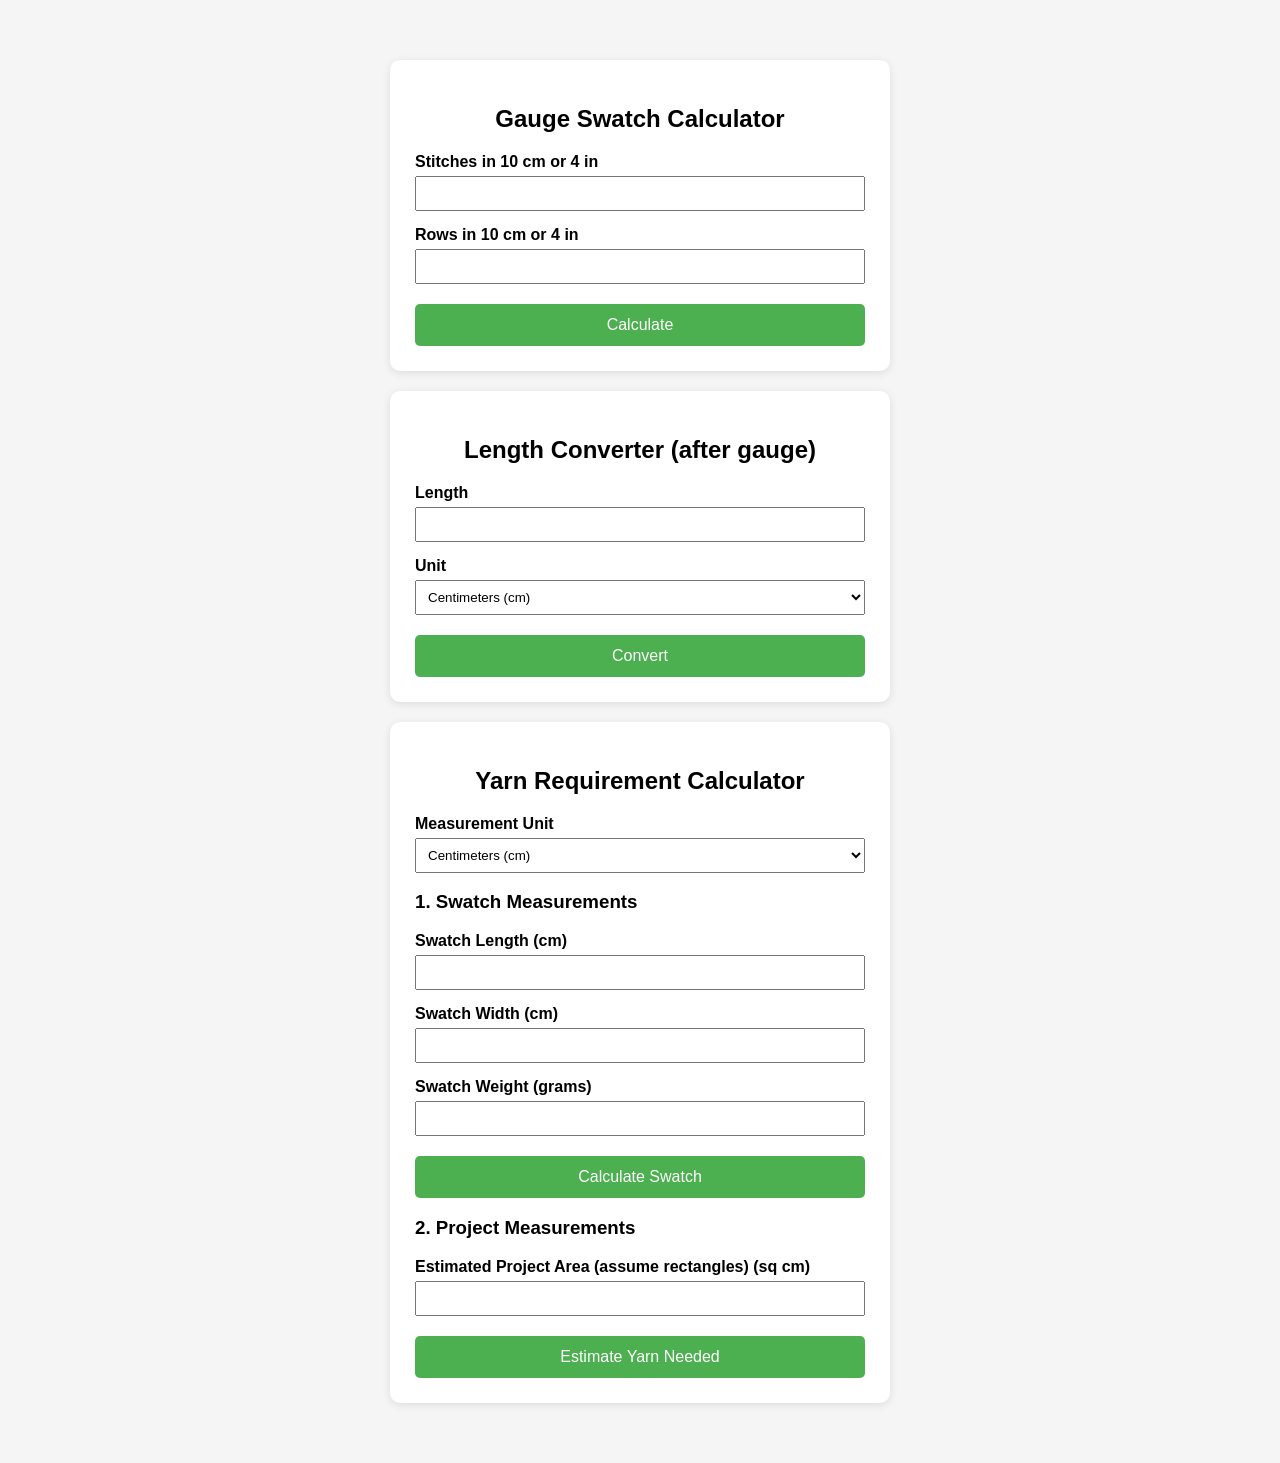
==== calculator.html @ 312d8337 "stitch calculator v1" ====
<!DOCTYPE html>
<html lang="en">
<head>
<meta charset="UTF-8">
<meta name="viewport" content="width=device-width, initial-scale=1.0">
<title>Stitch Gauge Calculator</title>
<style>
    body {
        font-family: Arial, sans-serif;
        max-width: 500px;
        margin: 40px auto;
        padding: 20px;
        background: #f5f5f5;
    }

    .container {
        background: white;
        padding: 25px;
        border-radius: 10px;
        box-shadow: 0 2px 8px rgba(0,0,0,0.1);
    }

    h2 {
        text-align: center;
        margin-bottom: 20px;
    }

    label {
        display: block;
        margin-top: 15px;
        font-weight: bold;
    }

    input {
        width: 100%;
        padding: 8px;
        margin-top: 5px;
        box-sizing: border-box;
    }

    button {
        width: 100%;
        padding: 12px;
        margin-top: 20px;
        background: #4CAF50;
        color: white;
        border: none;
        border-radius: 5px;
        cursor: pointer;
        font-size: 16px;
    }

    button:hover {
        background: #45a049;
    }

    .results {
        margin-top: 25px;
        padding: 15px;
        background: #eef7ee;
        border-radius: 5px;
        display: none;
    }

    .result-item {
        margin: 10px 0;
        font-size: 18px;
    }
    select {
        width: 100%;
        padding: 8px;
        margin-top: 5px;
        box-sizing: border-box;
    }
</style>
</head>
<body>

<div class="container">
    <h2>Gauge Swatch Calculator</h2>

    <label for="stitches">Stitches in 10 cm or 4 in</label>
    <input type="number" id="stitches" min="0" step="0.1">

    <label for="rows">Rows in 10 cm or 4 in</label>
    <input type="number" id="rows" min="0" step="0.1">

    <button onclick="calculateGauge()">Calculate</button>

    <div class="results" id="results">
        <div class="result-item">
            <span id="stPerCm"></span> st/cm ×
            <span id="rowsPerCm"></span> rows/cm
            <br>
            <span id="stPerIn"></span> st/in ×
            <span id="rowsPerIn"></span> rows/in
        </div>
    </div>
</div>

<div class="container" style="margin-top:20px;">
    <h2>Length Converter (after gauge)</h2>

    <label for="length">Length</label>
    <input type="number" id="length" min="0" step="0.1">

    <label for="unit">Unit</label>
    <select id="unit">
        <option value="cm">Centimeters (cm)</option>
        <option value="inch">Inches (in)</option>
    </select>

    <button onclick="convertLength()">Convert</button>

    <div class="results" id="convertResults">
        <div class="result-item">
            <span id="neededStitches"></span> stitches or
            <span id="neededRows"></span> rows
        </div>
    </div>
</div>

<div class="container" style="margin-top:20px;">
    <h2>Yarn Requirement Calculator</h2>

    <label for="measurementUnit">Measurement Unit</label>
    <select id="measurementUnit">
        <option value="cm">Centimeters (cm)</option>
        <option value="in">Inches (in)</option>
    </select>

    <h3>1. Swatch Measurements</h3>

    <label for="swatchLength">
        Swatch Length (<span id="unitLabel1">cm</span>)
    </label>
    <input type="number" id="swatchLength" min="0" step="0.1">

    <label for="swatchWidth">
        Swatch Width (<span id="unitLabel2">cm</span>)
    </label>
    <input type="number" id="swatchWidth" min="0" step="0.1">

    <label for="swatchWeight">Swatch Weight (grams)</label>
    <input type="number" id="swatchWeight" min="0" step="0.1">

    <button onclick="calculateSwatch()">Calculate Swatch</button>

    <div class="results" id="swatchResults">
        <div class="result-item">
            <strong>Swatch:</strong><br>
            Area: <span id="swatchArea"></span>
            <span id="areaUnit"></span><br>

            Weight per
            <span id="weightUnit"></span>:
            <span id="gramsPerArea"></span> g
        </div>
    </div>

    <h3>2. Project Measurements</h3>

    <label for="projectArea">
        Estimated Project Area (assume rectangles) (<span id="areaUnitLabel">sq cm</span>)
    </label>
    <input type="number" id="projectArea" min="0" step="0.01">

    <button onclick="calculateYarnNeeded()">
        Estimate Yarn Needed
    </button>

    <div class="results" id="yarnResults">
        <div class="result-item">
            <strong>Approx. Yarn Needed:</strong><br>
            <span id="estimatedWeight"></span> grams
        </div>
    </div>
</div>

<script>
let stitchesPerCm = 0;
let rowsPerCm = 0;
let stitchesPerInch = 0;
let rowsPerInch = 0;
let gramsPerSquareInch = 0;

function calculateGauge() {
    const stitches = parseFloat(document.getElementById('stitches').value);
    const rows = parseFloat(document.getElementById('rows').value);

    if (isNaN(stitches) || isNaN(rows) || stitches <= 0 || rows <= 0) {
        alert('Please enter valid numbers.');
        return;
    }

    stitchesPerCm = stitches / 10;
    rowsPerCm = rows / 10;

    stitchesPerInch = stitches / 4;
    rowsPerInch = rows / 4;

    document.getElementById('stPerCm').textContent = stitchesPerCm.toFixed(2);
    document.getElementById('rowsPerCm').textContent = rowsPerCm.toFixed(2);
    document.getElementById('stPerIn').textContent = stitchesPerInch.toFixed(2);
    document.getElementById('rowsPerIn').textContent = rowsPerInch.toFixed(2);

    document.getElementById('results').style.display = 'block';
}
function convertLength() {
    const length = parseFloat(document.getElementById('length').value);
    const unit = document.getElementById('unit').value;

    if (stitchesPerCm === 0 || rowsPerCm === 0) {
        alert('Please calculate the gauge first.');
        return;
    }

    if (isNaN(length) || length <= 0) {
        alert('Please enter a valid length.');
        return;
    }

    let stitchesNeeded, rowsNeeded;

    if (unit === 'cm') {
        stitchesNeeded = length * stitchesPerCm;
        rowsNeeded = length * rowsPerCm;
    } else {
        stitchesNeeded = length * stitchesPerInch;
        rowsNeeded = length * rowsPerInch;
    }

    document.getElementById('neededStitches').textContent =
        Math.round(stitchesNeeded);

    document.getElementById('neededRows').textContent =
        Math.round(rowsNeeded);

    document.getElementById('convertResults').style.display = 'block';
}

let gramsPerUnitArea = 0;

document
    .getElementById('measurementUnit')
    .addEventListener('change', updateUnitLabels);

updateUnitLabels();

function updateUnitLabels() {
    const unit =
        document.getElementById('measurementUnit').value;

    const areaText =
        unit === 'cm' ? 'sq cm' : 'sq in';

    document.getElementById('unitLabel1').textContent = unit;
    document.getElementById('unitLabel2').textContent = unit;
    document.getElementById('areaUnitLabel').textContent = areaText;
}

function calculateSwatch() {
    const length =
        parseFloat(document.getElementById('swatchLength').value);

    const width =
        parseFloat(document.getElementById('swatchWidth').value);

    const weight =
        parseFloat(document.getElementById('swatchWeight').value);

    const unit =
        document.getElementById('measurementUnit').value;

    if (
        isNaN(length) || isNaN(width) || isNaN(weight) ||
        length <= 0 || width <= 0 || weight <= 0
    ) {
        alert('Please enter valid measurements.');
        return;
    }

    const area = length * width;

    gramsPerUnitArea = weight / area;

    const areaText =
        unit === 'cm' ? 'sq cm' : 'sq in';

    document.getElementById('swatchArea').textContent =
        area.toFixed(2);

    document.getElementById('areaUnit').textContent =
        areaText;

    document.getElementById('weightUnit').textContent =
        areaText;

    document.getElementById('gramsPerArea').textContent =
        gramsPerUnitArea.toFixed(4);

    document.getElementById('swatchResults').style.display =
        'block';
}

function calculateYarnNeeded() {
    const projectArea =
        parseFloat(document.getElementById('projectArea').value);

    if (gramsPerUnitArea === 0) {
        alert('Calculate the swatch first.');
        return;
    }

    if (isNaN(projectArea) || projectArea <= 0) {
        alert('Enter a valid project area.');
        return;
    }

    const yarnNeeded =
        projectArea * gramsPerUnitArea;

    document.getElementById('estimatedWeight').textContent =
        yarnNeeded.toFixed(1);

    document.getElementById('yarnResults').style.display =
        'block';
}

</script>

</body>
</html>
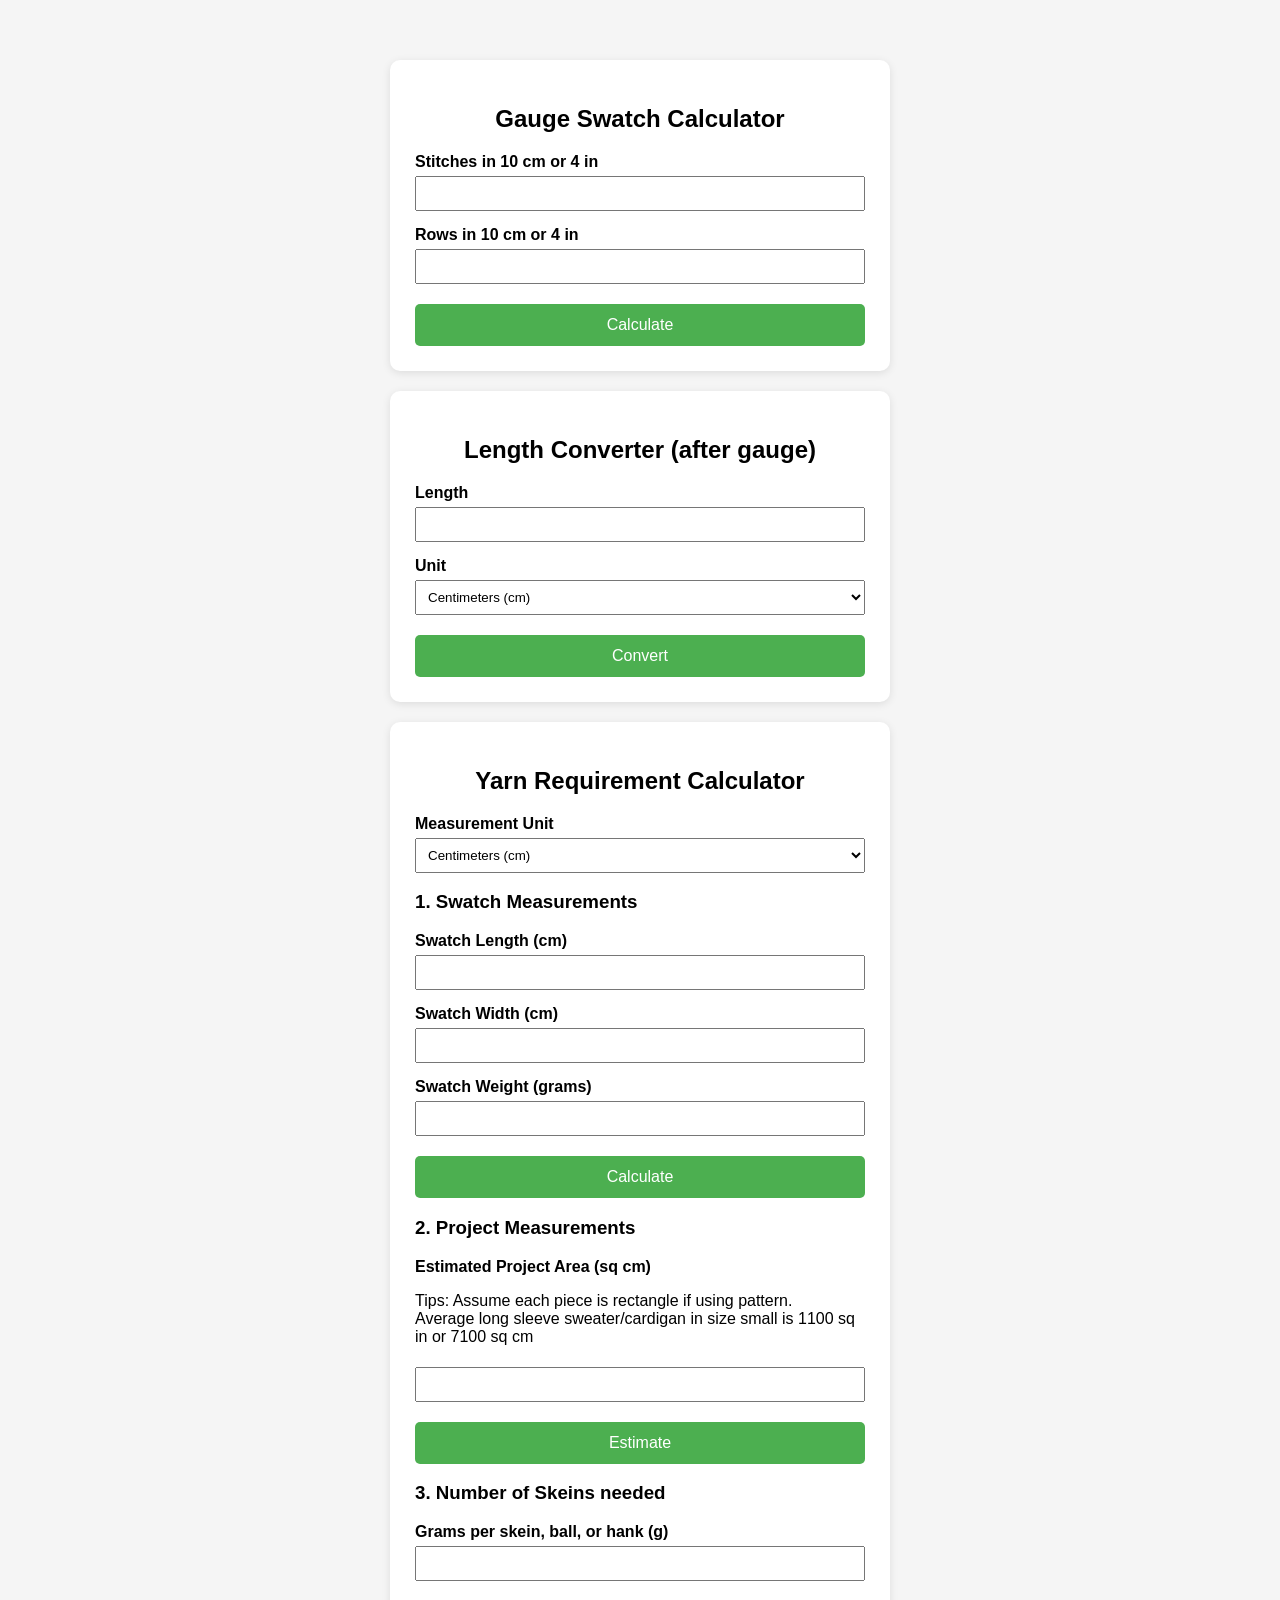
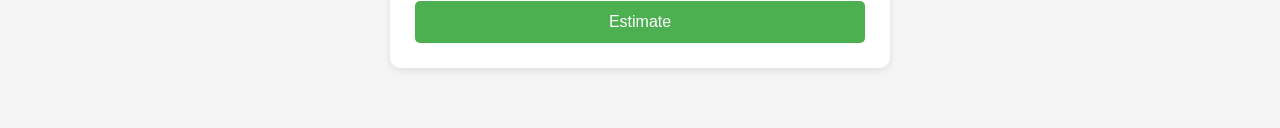
==== commit e3133f0b: "update calculator added skein estimate adjust by unit of 1 for each field removed  CV  section" ====
--- a/calculator.html
+++ b/calculator.html
@@ -80,10 +80,10 @@
     <h2>Gauge Swatch Calculator</h2>
 
     <label for="stitches">Stitches in 10 cm or 4 in</label>
-    <input type="number" id="stitches" min="0" step="0.1">
+    <input type="number" id="stitches" min="0" step="1">
 
     <label for="rows">Rows in 10 cm or 4 in</label>
-    <input type="number" id="rows" min="0" step="0.1">
+    <input type="number" id="rows" min="0" step="1">
 
     <button onclick="calculateGauge()">Calculate</button>
 
@@ -102,7 +102,7 @@
     <h2>Length Converter (after gauge)</h2>
 
     <label for="length">Length</label>
-    <input type="number" id="length" min="0" step="0.1">
+    <input type="number" id="length" min="0" step="1">
 
     <label for="unit">Unit</label>
     <select id="unit">
@@ -134,17 +134,17 @@
     <label for="swatchLength">
         Swatch Length (<span id="unitLabel1">cm</span>)
     </label>
-    <input type="number" id="swatchLength" min="0" step="0.1">
+    <input type="number" id="swatchLength" min="0" step="1">
 
     <label for="swatchWidth">
         Swatch Width (<span id="unitLabel2">cm</span>)
     </label>
-    <input type="number" id="swatchWidth" min="0" step="0.1">
+    <input type="number" id="swatchWidth" min="0" step="1">
 
     <label for="swatchWeight">Swatch Weight (grams)</label>
-    <input type="number" id="swatchWeight" min="0" step="0.1">
-
-    <button onclick="calculateSwatch()">Calculate Swatch</button>
+    <input type="number" id="swatchWeight" min="0" step="1">
+
+    <button onclick="calculateSwatch()">Calculate</button>
 
     <div class="results" id="swatchResults">
         <div class="result-item">
@@ -161,18 +161,38 @@
     <h3>2. Project Measurements</h3>
 
     <label for="projectArea">
-        Estimated Project Area (assume rectangles) (<span id="areaUnitLabel">sq cm</span>)
+        Estimated Project Area (<span id="areaUnitLabel">sq cm</span>)
     </label>
-    <input type="number" id="projectArea" min="0" step="0.01">
+    <p> Tips: Assume each piece is rectangle if using pattern. <br> Average long sleeve sweater/cardigan in size small is 1100 sq in or 7100 sq cm </p>
+
+    <input type="number" id="projectArea" min="0" step="1">
 
     <button onclick="calculateYarnNeeded()">
-        Estimate Yarn Needed
+        Estimate
     </button>
 
     <div class="results" id="yarnResults">
         <div class="result-item">
             <strong>Approx. Yarn Needed:</strong><br>
             <span id="estimatedWeight"></span> grams
+        </div>
+    </div>
+
+    <h3>3. Number of Skeins needed</h3>
+
+    <label for="projectArea">
+        Grams per skein, ball, or hank (<span id="weight">g</span>)
+    </label>
+    <input type="number" id="ballweight" min="0" step="1">
+
+    <button onclick="calculateYarnNeededBall()">
+        Estimate
+    </button>
+
+    <div class="results" id="ballResults">
+        <div class="result-item">
+            <strong>Approx. Yarn Needed:</strong><br>
+            <span id="estimatedBall"></span> skeins
         </div>
     </div>
 </div>
@@ -327,6 +347,40 @@
         'block';
 }
 
+function calculateYarnNeededBall() {
+    const projectArea =
+        parseFloat(document.getElementById('projectArea').value);
+
+    const ballweight =
+        parseFloat(document.getElementById('ballweight').value);
+
+    if (gramsPerUnitArea === 0) {
+        alert('Calculate the swatch first.');
+        return;
+    }
+
+    if (isNaN(projectArea) || projectArea <= 0) {
+        alert('Enter a valid project area.');
+        return;
+    }
+
+    if (isNaN(ballweight) || ballweight <= 0) {
+        alert('Enter a valid grams per skein/ball/hank.');
+        return;
+    }
+
+    // Total grams needed for project
+    const totalYarnWeight = projectArea * gramsPerUnitArea;
+
+    // Number of skeins needed
+    const skeinsNeeded = totalYarnWeight / ballweight;
+
+    document.getElementById('estimatedBall').textContent =
+        `${skeinsNeeded.toFixed(2)} (${Math.ceil(skeinsNeeded)} to purchase)`;
+
+    document.getElementById('ballResults').style.display =
+        'block';
+}
 </script>
 
 </body>
